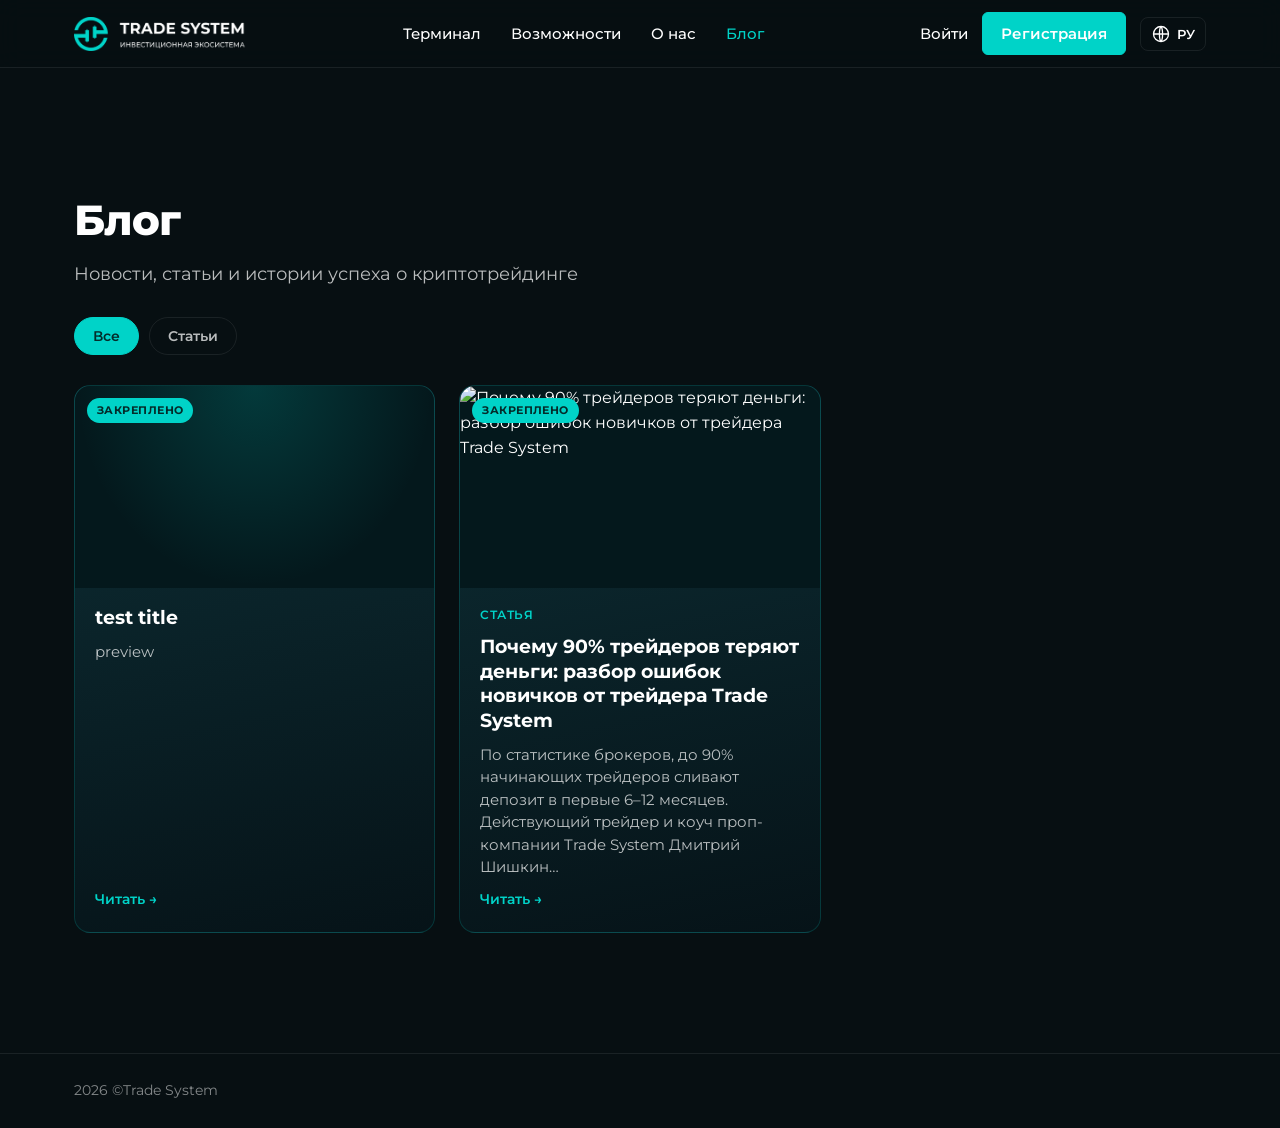
==== blogs/index.html @ 59ad0429 "блоги" ====
<!DOCTYPE html>
<html lang="ru">
<head>
<meta charset="utf-8" />
<meta http-equiv="Content-Type" content="text/html; charset=utf-8" />
<meta name="viewport" content="width=device-width, initial-scale=1.0" />
<title>Блог — Trade System</title>
<meta name="description" content="Блог Trade System: новости, статьи, бизнес и истории успеха о криптотрейдинге, биржах и риск-менеджменте." />
<meta name="robots" content="index, follow, max-snippet:-1, max-image-preview:large, max-video-preview:-1" />
<link rel="canonical" href="https://tscrypto.com/blogs/" />
<link rel="alternate" hreflang="ru" href="https://tscrypto.com/blogs/" />
<link rel="alternate" hreflang="en" href="https://tscrypto.com/en/blogs/" />
<link rel="alternate" hreflang="x-default" href="https://tscrypto.com/blogs/" />
<meta property="og:type" content="website" />
<meta property="og:site_name" content="Trade System" />
<meta property="og:title" content="Блог — Trade System" />
<meta property="og:description" content="Блог Trade System: новости, статьи, бизнес и истории успеха о криптотрейдинге, биржах и риск-менеджменте." />
<meta property="og:url" content="https://tscrypto.com/blogs/" />
<meta property="og:image" content="https://tscrypto.com/images/tild6666-6362-4661-b434-363931643965__logo_tc.png" />
<meta property="og:locale" content="ru_RU" />
<meta property="og:locale:alternate" content="en_US" />
<meta name="twitter:card" content="summary_large_image" />
<meta name="twitter:title" content="Блог — Trade System" />
<meta name="twitter:description" content="Блог Trade System: новости, статьи, бизнес и истории успеха о криптотрейдинге, биржах и риск-менеджменте." />
<meta name="twitter:image" content="https://tscrypto.com/images/tild6666-6362-4661-b434-363931643965__logo_tc.png" />
<link rel="icon" type="image/x-icon" sizes="32x32" href="/favicon.ico" />
<link rel="preconnect" href="https://fonts.gstatic.com" />
<link href="https://fonts.googleapis.com/css2?family=Montserrat:wght@100..900&subset=latin,cyrillic" rel="stylesheet" />
<link rel="stylesheet" href="/css/blog.css" />
</head>
<body class="tsb tsb-list">
<header class="tsb-topbar">
  <div class="tsb-topbar__in">
    <a class="tsb-topbar__logo" href="/" aria-label="Trade System">
      <img src="/images/tild6666-6362-4661-b434-363931643965__logo_tc.png" alt="Trade System" />
    </a>
    <nav class="tsb-topbar__nav">
      <a href="/#terminal">Терминал</a>
      <a href="/#features">Возможности</a>
      <a href="/#about">О нас</a>
      <a href="/blogs" class="is-active">Блог</a>
    </nav>
    <div class="tsb-topbar__actions">
      <a class="tsb-topbar__login" href="https://lk.tscrypto.com/login" target="_blank" rel="noopener noreferrer">Войти</a>
      <a class="tsb-topbar__cta" href="https://lk.tscrypto.com/login" target="_blank" rel="noopener noreferrer">Регистрация</a>
      <button class="tsb-lang" id="tsbLang" type="button" aria-label="Language">
        <svg viewBox="0 0 24 24" width="20" height="20" fill="none" stroke="currentColor" stroke-width="1.6"><circle cx="12" cy="12" r="9"/><path d="M3 12h18M12 3c2.5 2.7 2.5 15.3 0 18M12 3c-2.5 2.7-2.5 15.3 0 18"/></svg>
        <span>РУ</span>
      </button>
    </div>
  </div>
</header>
<main class="tsb-main">
  <div class="tsb-container">
    <header class="tsb-list__head">
      <h1 class="tsb-list__title">Блог</h1>
      <p class="tsb-list__lead">Новости, статьи и истории успеха о криптотрейдинге</p>
    </header>
    <div class="tsb-tabs" role="tablist"><button class="tsb-tab is-active" data-filter="">Все</button><button class="tsb-tab" data-filter="Статья">Статьи</button></div>
    <div class="tsb-grid" id="tsbGrid">
      <article class="tsb-card is-pinned" data-type="">
    <a class="tsb-card__media" href="/blogs/test/">
      <span class="tsb-card__noimg"></span>
      <span class="tsb-card__pin">Закреплено</span>
    </a>
    <div class="tsb-card__body">
      
      <h3 class="tsb-card__title"><a href="/blogs/test/">test title</a></h3>
      <p class="tsb-card__text">preview</p>
      <a class="tsb-card__more" href="/blogs/test/">Читать →</a>
    </div>
  </article>
<article class="tsb-card is-pinned" data-type="Статья">
    <a class="tsb-card__media" href="/blogs/pochemu-traidery-teryayut-dengi/">
      <img src="https://api.tsystem.pro/uploads/Image_6_maya_2026_g_17_21_47_bc827fb301.png" alt="Почему 90% трейдеров теряют деньги: разбор ошибок новичков от трейдера Trade System" loading="lazy" />
      <span class="tsb-card__pin">Закреплено</span>
    </a>
    <div class="tsb-card__body">
      <span class="tsb-card__tag">Статья</span>
      <h3 class="tsb-card__title"><a href="/blogs/pochemu-traidery-teryayut-dengi/">Почему 90% трейдеров теряют деньги: разбор ошибок новичков от трейдера Trade System</a></h3>
      <p class="tsb-card__text">По статистике брокеров, до 90% начинающих трейдеров сливают депозит в первые 6–12 месяцев. Действующий трейдер и коуч проп-компании Trade System Дмитрий Шишкин…</p>
      <a class="tsb-card__more" href="/blogs/pochemu-traidery-teryayut-dengi/">Читать →</a>
    </div>
  </article>
    </div>
    <nav class="tsb-pagination" id="tsbPagination" aria-label="pagination"></nav>
  </div>
</main>
<footer class="tsb-footer">
  <div class="tsb-footer__in">
    <span>2026 ©Trade System</span>
  </div>
</footer>
<script src="/js/blog.js" defer></script>
</body>
</html>
---- css/blog.css ----
/* ───────────────────────────────────────────────────────────────
   Blog (tscrypto.com) — статические страницы /blogs и /blogs/:slug.
   Дизайн наследует визуал Tilda-сайта: Montserrat, бирюза #00d3c8,
   тёмный фон #070f12, «стеклянные» карточки. HTML генерится скриптом
   TradeSystemBackend/scripts/generate-tscrypto-blog.ts (классы .tsb-*).
   ─────────────────────────────────────────────────────────────── */

:root {
  --tsb-accent: #00d3c8;
  --tsb-bg: #070f12;
  --tsb-card-from: #0d2e35;
  --tsb-card-to: #061318;
  --tsb-border: rgba(0, 211, 200, 0.18);
  --tsb-border-soft: rgba(255, 255, 255, 0.08);
  --tsb-text: #ffffff;
  --tsb-text-dim: rgba(255, 255, 255, 0.72);
  --tsb-text-mute: rgba(255, 255, 255, 0.5);
  --tsb-radius: 16px;
  --tsb-maxw: 1180px;
}

* { box-sizing: border-box; }

body.tsb {
  margin: 0;
  background: var(--tsb-bg);
  color: var(--tsb-text);
  font-family: 'Montserrat', Arial, sans-serif;
  -webkit-font-smoothing: antialiased;
  line-height: 1.55;
  min-height: 100vh;
  display: flex;
  flex-direction: column;
}

a { color: inherit; text-decoration: none; }

.tsb-container {
  width: 100%;
  max-width: var(--tsb-maxw);
  margin: 0 auto;
  padding: 0 24px;
}

.tsb-main { flex: 1 0 auto; padding: 120px 0 80px; }

/* ── Шапка ── */
.tsb-topbar {
  position: sticky;
  top: 0;
  z-index: 100;
  background: rgba(7, 15, 18, 0.85);
  backdrop-filter: blur(12px);
  border-bottom: 1px solid var(--tsb-border-soft);
}
.tsb-topbar__in {
  display: flex;
  align-items: center;
  gap: 24px;
  max-width: var(--tsb-maxw);
  margin: 0 auto;
  padding: 12px 24px;
}
.tsb-topbar__logo img { height: 34px; display: block; }
.tsb-topbar__nav {
  display: flex;
  align-items: center;
  gap: 30px;
  margin: 0 auto;
}
.tsb-topbar__nav a {
  font-size: 15px;
  font-weight: 500;
  color: #fff;
  transition: color 0.2s ease;
  white-space: nowrap;
}
.tsb-topbar__nav a:hover,
.tsb-topbar__nav a.is-active { color: var(--tsb-accent); }
.tsb-topbar__actions { display: flex; align-items: center; gap: 14px; }
.tsb-topbar__login {
  font-size: 15px;
  font-weight: 500;
  transition: color 0.2s ease;
}
.tsb-topbar__login:hover { color: var(--tsb-accent); }
.tsb-topbar__cta {
  background: var(--tsb-accent);
  color: #fff;
  font-size: 15px;
  font-weight: 600;
  padding: 9px 18px;
  border-radius: 6px;
  border: 1px solid var(--tsb-accent);
  transition: all 0.2s ease;
}
.tsb-topbar__cta:hover { background: transparent; color: var(--tsb-accent); }

/* язык */
.tsb-lang {
  position: relative;
  display: inline-flex;
  align-items: center;
  gap: 6px;
  background: transparent;
  border: 1px solid var(--tsb-border-soft);
  color: #fff;
  border-radius: 8px;
  padding: 6px 10px;
  font-family: inherit;
  font-size: 13px;
  font-weight: 600;
  cursor: pointer;
  transition: border-color 0.2s ease, color 0.2s ease;
}
.tsb-lang:hover { color: var(--tsb-accent); border-color: var(--tsb-border); }
.tsb-lang__menu {
  position: absolute;
  top: calc(100% + 8px);
  right: 0;
  min-width: 132px;
  background: linear-gradient(168deg, #0d2e35, #061318);
  border: 1px solid var(--tsb-border);
  border-radius: 12px;
  padding: 6px;
  box-shadow: 0 18px 50px rgba(0, 0, 0, 0.5);
  display: none;
}
.tsb-lang__menu.is-open { display: block; }
.tsb-lang__menu button {
  display: block;
  width: 100%;
  text-align: left;
  background: transparent;
  border: 0;
  color: var(--tsb-text-dim);
  font-family: inherit;
  font-size: 14px;
  padding: 8px 12px;
  border-radius: 8px;
  cursor: pointer;
}
.tsb-lang__menu button:hover,
.tsb-lang__menu button.is-current { color: #fff; background: rgba(255, 255, 255, 0.06); }

/* ── Заголовок листинга ── */
.tsb-list__head { margin-bottom: 28px; }
.tsb-list__title {
  font-size: 42px;
  font-weight: 800;
  margin: 0 0 8px;
  letter-spacing: -0.02em;
}
.tsb-list__lead { color: var(--tsb-text-dim); font-size: 18px; margin: 0; }

/* ── Табы ── */
.tsb-tabs {
  display: flex;
  flex-wrap: wrap;
  gap: 10px;
  margin-bottom: 30px;
}
.tsb-tab {
  background: transparent;
  border: 1px solid var(--tsb-border-soft);
  color: var(--tsb-text-dim);
  font-family: inherit;
  font-size: 14px;
  font-weight: 600;
  padding: 9px 18px;
  border-radius: 999px;
  cursor: pointer;
  transition: all 0.2s ease;
}
.tsb-tab:hover { color: #fff; border-color: var(--tsb-border); }
.tsb-tab.is-active {
  color: #042c2a;
  background: var(--tsb-accent);
  border-color: var(--tsb-accent);
}

/* ── Сетка карточек ── */
.tsb-grid {
  display: grid;
  grid-template-columns: repeat(3, 1fr);
  gap: 24px;
}
.tsb-empty { color: var(--tsb-text-mute); grid-column: 1 / -1; padding: 40px 0; }

.tsb-card {
  display: flex;
  flex-direction: column;
  background: linear-gradient(168deg, var(--tsb-card-from) 0%, var(--tsb-card-to) 100%);
  border: 1px solid var(--tsb-border-soft);
  border-radius: var(--tsb-radius);
  overflow: hidden;
  transition: transform 0.25s ease, border-color 0.25s ease, box-shadow 0.25s ease;
}
.tsb-card:hover {
  transform: translateY(-4px);
  border-color: var(--tsb-border);
  box-shadow: 0 20px 50px rgba(0, 0, 0, 0.45);
}
.tsb-card.is-pinned { border-color: var(--tsb-border); }
.tsb-card__media {
  position: relative;
  display: block;
  aspect-ratio: 16 / 9;
  background: #04181c;
  overflow: hidden;
}
.tsb-card__media img { width: 100%; height: 100%; object-fit: cover; display: block; }
.tsb-card__noimg {
  display: block;
  width: 100%;
  height: 100%;
  background: radial-gradient(ellipse at 50% 0%, rgba(0, 211, 200, 0.18), transparent 70%);
}
.tsb-card__pin {
  position: absolute;
  top: 12px;
  left: 12px;
  font-size: 11px;
  font-weight: 700;
  text-transform: uppercase;
  letter-spacing: 0.04em;
  color: #042c2a;
  background: var(--tsb-accent);
  padding: 4px 10px;
  border-radius: 999px;
}
.tsb-card__body { padding: 18px 20px 22px; display: flex; flex-direction: column; gap: 10px; flex: 1; }
.tsb-card__tag {
  align-self: flex-start;
  font-size: 12px;
  font-weight: 600;
  color: var(--tsb-accent);
  text-transform: uppercase;
  letter-spacing: 0.04em;
}
.tsb-card__title { font-size: 19px; font-weight: 700; margin: 0; line-height: 1.3; }
.tsb-card__title a:hover { color: var(--tsb-accent); }
.tsb-card__text { color: var(--tsb-text-dim); font-size: 14.5px; margin: 0; }
.tsb-card__more { margin-top: auto; color: var(--tsb-accent); font-weight: 600; font-size: 14px; }

/* ── Пагинация ── */
.tsb-pagination {
  display: flex;
  justify-content: center;
  flex-wrap: wrap;
  gap: 8px;
  margin-top: 40px;
}
.tsb-pagination button {
  min-width: 40px;
  height: 40px;
  padding: 0 12px;
  background: transparent;
  border: 1px solid var(--tsb-border-soft);
  color: var(--tsb-text-dim);
  border-radius: 10px;
  font-family: inherit;
  font-weight: 600;
  cursor: pointer;
  transition: all 0.2s ease;
}
.tsb-pagination button:hover:not(:disabled) { color: #fff; border-color: var(--tsb-border); }
.tsb-pagination button.is-active {
  color: #042c2a;
  background: var(--tsb-accent);
  border-color: var(--tsb-accent);
}
.tsb-pagination button:disabled { opacity: 0.35; cursor: default; }

/* ── Статья ── */
.tsb-breadcrumbs {
  display: flex;
  gap: 8px;
  align-items: center;
  font-size: 13px;
  color: var(--tsb-text-mute);
  margin-bottom: 22px;
}
.tsb-breadcrumbs a:hover { color: var(--tsb-accent); }
.tsb-post { max-width: 820px; }
.tsb-post__title { font-size: 38px; font-weight: 800; line-height: 1.2; margin: 0 0 16px; letter-spacing: -0.02em; }
.tsb-post__meta {
  display: flex;
  flex-wrap: wrap;
  gap: 16px;
  color: var(--tsb-text-mute);
  font-size: 14px;
  margin-bottom: 26px;
}
.tsb-post__author { color: var(--tsb-text-dim); font-weight: 600; }
.tsb-post__hero {
  border-radius: var(--tsb-radius);
  overflow: hidden;
  margin-bottom: 30px;
  border: 1px solid var(--tsb-border-soft);
}
.tsb-post__hero img { width: 100%; display: block; }

.tsb-post__content { font-size: 17px; color: var(--tsb-text-dim); }
.tsb-post__content h2 { color: #fff; font-size: 27px; font-weight: 700; margin: 36px 0 14px; }
.tsb-post__content h3 { color: #fff; font-size: 21px; font-weight: 700; margin: 28px 0 12px; }
.tsb-post__content p { margin: 0 0 18px; }
.tsb-post__content a { color: var(--tsb-accent); text-decoration: underline; }
.tsb-post__content ul,
.tsb-post__content ol { margin: 0 0 18px; padding-left: 22px; }
.tsb-post__content li { margin-bottom: 8px; }
.tsb-post__content img { max-width: 100%; height: auto; border-radius: 12px; margin: 8px 0; }
.tsb-post__content blockquote {
  margin: 22px 0;
  padding: 14px 20px;
  border-left: 3px solid var(--tsb-accent);
  background: rgba(0, 211, 200, 0.06);
  color: #fff;
  border-radius: 0 10px 10px 0;
}
.tsb-post__content pre {
  background: #04181c;
  border: 1px solid var(--tsb-border-soft);
  border-radius: 12px;
  padding: 16px;
  overflow: auto;
}
.tsb-post__back {
  display: inline-block;
  margin: 34px 0 0;
  color: var(--tsb-accent);
  font-weight: 600;
}

/* ── Похожие ── */
.tsb-related { margin-top: 64px; }
.tsb-related__title { font-size: 26px; font-weight: 700; margin: 0 0 22px; }

/* ── Футер ── */
.tsb-footer {
  flex-shrink: 0;
  border-top: 1px solid var(--tsb-border-soft);
  padding: 26px 0;
}
.tsb-footer__in {
  max-width: var(--tsb-maxw);
  margin: 0 auto;
  padding: 0 24px;
  color: var(--tsb-text-mute);
  font-size: 14px;
}

/* ── Адаптив ── */
@media (max-width: 980px) {
  .tsb-grid { grid-template-columns: repeat(2, 1fr); }
  .tsb-topbar__nav { display: none; }
}
@media (max-width: 620px) {
  .tsb-main { padding: 96px 0 60px; }
  .tsb-grid { grid-template-columns: 1fr; }
  .tsb-list__title { font-size: 32px; }
  .tsb-post__title { font-size: 28px; }
  .tsb-topbar__login { display: none; }
}
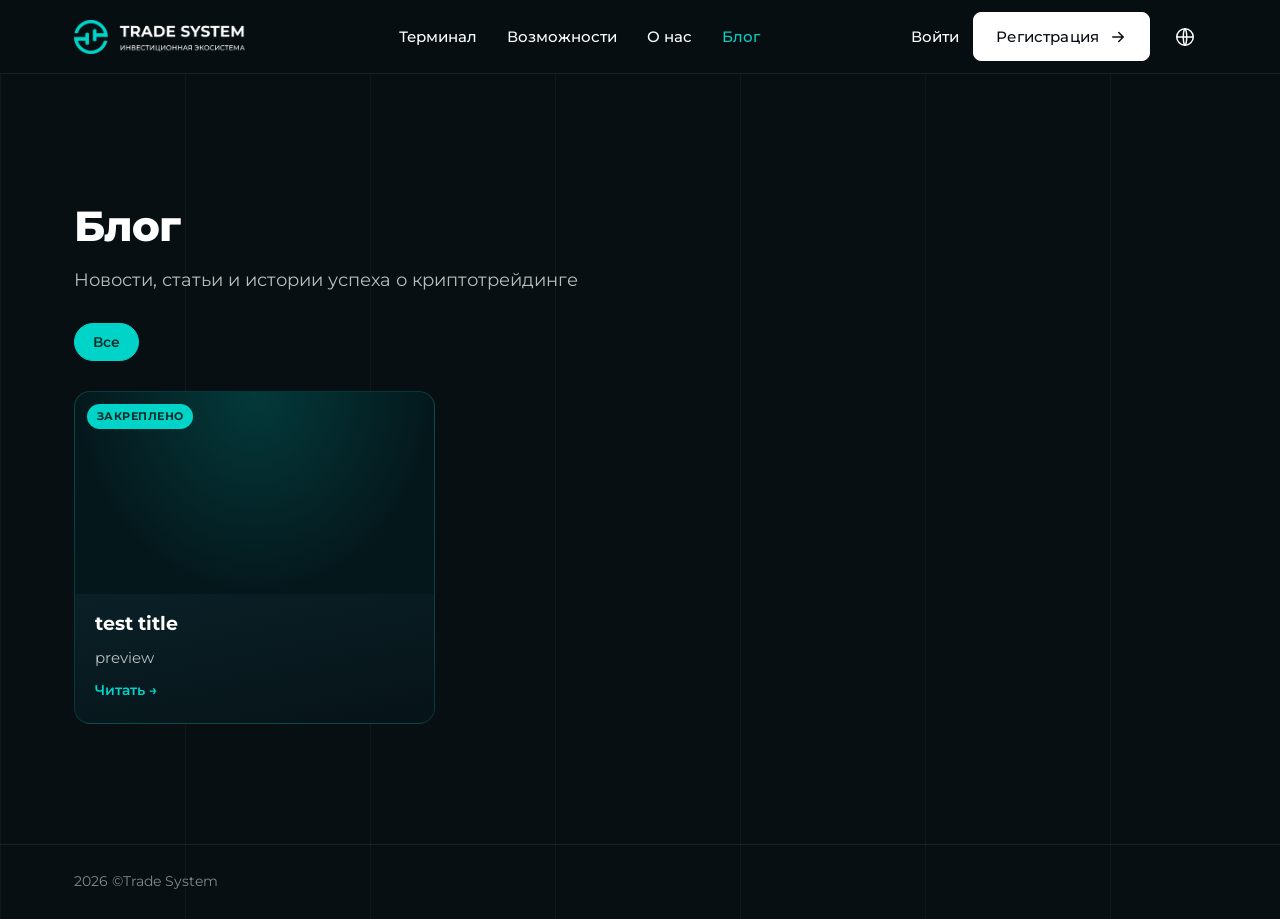
==== commit 1c710302: "блоги 4" ====
--- a/blogs/index.html
+++ b/blogs/index.html
@@ -38,14 +38,13 @@
       <a href="/#terminal">Терминал</a>
       <a href="/#features">Возможности</a>
       <a href="/#about">О нас</a>
-      <a href="/blogs" class="is-active">Блог</a>
+      <a href="/blogs/" class="is-active">Блог</a>
     </nav>
     <div class="tsb-topbar__actions">
       <a class="tsb-topbar__login" href="https://lk.tscrypto.com/login" target="_blank" rel="noopener noreferrer">Войти</a>
-      <a class="tsb-topbar__cta" href="https://lk.tscrypto.com/login" target="_blank" rel="noopener noreferrer">Регистрация</a>
-      <button class="tsb-lang" id="tsbLang" type="button" aria-label="Language">
-        <svg viewBox="0 0 24 24" width="20" height="20" fill="none" stroke="currentColor" stroke-width="1.6"><circle cx="12" cy="12" r="9"/><path d="M3 12h18M12 3c2.5 2.7 2.5 15.3 0 18M12 3c-2.5 2.7-2.5 15.3 0 18"/></svg>
-        <span>РУ</span>
+      <a class="tsb-topbar__cta" href="https://lk.tscrypto.com/login" target="_blank" rel="noopener noreferrer">Регистрация<svg width="18" height="18" viewBox="0 0 24 24" fill="none"><path d="M5 12h14M13 6l6 6-6 6" stroke="currentColor" stroke-width="2" stroke-linecap="round" stroke-linejoin="round"/></svg></a>
+      <button class="tsb-lang" id="tsbLang" type="button" aria-label="Выбрать язык">
+        <svg viewBox="0 0 24 24" fill="none" stroke="currentColor" stroke-width="1.6"><circle cx="12" cy="12" r="9"/><path d="M3 12h18M12 3c2.5 2.7 2.5 15.3 0 18M12 3c-2.5 2.7-2.5 15.3 0 18"/></svg>
       </button>
     </div>
   </div>
@@ -56,30 +55,18 @@
       <h1 class="tsb-list__title">Блог</h1>
       <p class="tsb-list__lead">Новости, статьи и истории успеха о криптотрейдинге</p>
     </header>
-    <div class="tsb-tabs" role="tablist"><button class="tsb-tab is-active" data-filter="">Все</button><button class="tsb-tab" data-filter="Статья">Статьи</button></div>
+    <div class="tsb-tabs" role="tablist"><button class="tsb-tab is-active" data-filter="">Все</button></div>
     <div class="tsb-grid" id="tsbGrid">
       <article class="tsb-card is-pinned" data-type="">
-    <a class="tsb-card__media" href="/blogs/test/">
+    <a class="tsb-card__media" href="/blogs/test1/">
       <span class="tsb-card__noimg"></span>
       <span class="tsb-card__pin">Закреплено</span>
     </a>
     <div class="tsb-card__body">
       
-      <h3 class="tsb-card__title"><a href="/blogs/test/">test title</a></h3>
+      <h3 class="tsb-card__title"><a href="/blogs/test1/">test title</a></h3>
       <p class="tsb-card__text">preview</p>
-      <a class="tsb-card__more" href="/blogs/test/">Читать →</a>
-    </div>
-  </article>
-<article class="tsb-card is-pinned" data-type="Статья">
-    <a class="tsb-card__media" href="/blogs/pochemu-traidery-teryayut-dengi/">
-      <img src="https://api.tsystem.pro/uploads/Image_6_maya_2026_g_17_21_47_bc827fb301.png" alt="Почему 90% трейдеров теряют деньги: разбор ошибок новичков от трейдера Trade System" loading="lazy" />
-      <span class="tsb-card__pin">Закреплено</span>
-    </a>
-    <div class="tsb-card__body">
-      <span class="tsb-card__tag">Статья</span>
-      <h3 class="tsb-card__title"><a href="/blogs/pochemu-traidery-teryayut-dengi/">Почему 90% трейдеров теряют деньги: разбор ошибок новичков от трейдера Trade System</a></h3>
-      <p class="tsb-card__text">По статистике брокеров, до 90% начинающих трейдеров сливают депозит в первые 6–12 месяцев. Действующий трейдер и коуч проп-компании Trade System Дмитрий Шишкин…</p>
-      <a class="tsb-card__more" href="/blogs/pochemu-traidery-teryayut-dengi/">Читать →</a>
+      <a class="tsb-card__more" href="/blogs/test1/">Читать →</a>
     </div>
   </article>
     </div>
--- a/css/blog.css
+++ b/css/blog.css
@@ -23,7 +23,17 @@
 
 body.tsb {
   margin: 0;
-  background: var(--tsb-bg);
+  /* Сетка фона — как на главной (вертикальные линии каждые 185px). */
+  background-color: var(--tsb-bg);
+  background-image: linear-gradient(
+    to right,
+    rgba(255, 255, 255, 0.04) 0px,
+    rgba(255, 255, 255, 0.04) 1px,
+    transparent 1px,
+    transparent 185px
+  );
+  background-size: 185px 100%;
+  background-repeat: repeat;
   color: var(--tsb-text);
   font-family: 'Montserrat', Arial, sans-serif;
   -webkit-font-smoothing: antialiased;
@@ -84,64 +94,84 @@
   transition: color 0.2s ease;
 }
 .tsb-topbar__login:hover { color: var(--tsb-accent); }
+/* CTA «Регистрация» — белая пилюля с тёмным текстом и стрелкой (как на главной). */
 .tsb-topbar__cta {
-  background: var(--tsb-accent);
+  display: inline-flex;
+  align-items: center;
+  gap: 10px;
+  background: #fff;
+  color: #0a0e14;
+  font-size: 15px;
+  font-weight: 500;
+  letter-spacing: 0.01em;
+  padding: 12px 22px;
+  border-radius: 8px;
+  border: 1px solid #fff;
+  transition: background 0.25s ease, border-color 0.25s ease, color 0.25s ease;
+}
+.tsb-topbar__cta svg {
+  transition: transform 0.35s cubic-bezier(0.22, 1, 0.36, 1), color 0.25s ease;
+}
+.tsb-topbar__cta:hover {
+  background: transparent;
+  border-color: var(--tsb-accent);
   color: #fff;
-  font-size: 15px;
-  font-weight: 600;
-  padding: 9px 18px;
-  border-radius: 6px;
-  border: 1px solid var(--tsb-accent);
-  transition: all 0.2s ease;
-}
-.tsb-topbar__cta:hover { background: transparent; color: var(--tsb-accent); }
-
-/* язык */
+}
+.tsb-topbar__cta:hover svg { color: var(--tsb-accent); transform: translateX(3px); }
+
+/* Переключатель языка — круглый глобус + белое выпадающее меню (как на главной). */
 .tsb-lang {
   position: relative;
-  display: inline-flex;
-  align-items: center;
-  gap: 6px;
-  background: transparent;
-  border: 1px solid var(--tsb-border-soft);
+  display: flex;
+  align-items: center;
+  justify-content: center;
+  width: 42px;
+  height: 42px;
+  padding: 0;
+  background: transparent;
+  border: none;
+  border-radius: 50%;
   color: #fff;
-  border-radius: 8px;
-  padding: 6px 10px;
-  font-family: inherit;
-  font-size: 13px;
-  font-weight: 600;
   cursor: pointer;
-  transition: border-color 0.2s ease, color 0.2s ease;
-}
-.tsb-lang:hover { color: var(--tsb-accent); border-color: var(--tsb-border); }
+  -webkit-tap-highlight-color: transparent;
+  transition: background 0.25s ease, color 0.25s ease;
+}
+.tsb-lang:hover { background: rgba(0, 211, 200, 0.16); color: var(--tsb-accent); }
+.tsb-lang svg { width: 22px; height: 22px; display: block; }
 .tsb-lang__menu {
   position: absolute;
-  top: calc(100% + 8px);
+  top: calc(100% + 10px);
   right: 0;
-  min-width: 132px;
-  background: linear-gradient(168deg, #0d2e35, #061318);
-  border: 1px solid var(--tsb-border);
-  border-radius: 12px;
+  min-width: 172px;
+  background: #fff;
+  border: none;
+  border-radius: 14px;
   padding: 6px;
-  box-shadow: 0 18px 50px rgba(0, 0, 0, 0.5);
+  box-shadow: 0 18px 46px rgba(0, 0, 0, 0.22);
   display: none;
 }
 .tsb-lang__menu.is-open { display: block; }
 .tsb-lang__menu button {
-  display: block;
+  display: flex;
+  align-items: center;
+  gap: 10px;
   width: 100%;
   text-align: left;
   background: transparent;
   border: 0;
-  color: var(--tsb-text-dim);
+  color: #1a1a1a;
   font-family: inherit;
-  font-size: 14px;
-  padding: 8px 12px;
-  border-radius: 8px;
+  font-size: 15px;
+  line-height: 1;
+  white-space: nowrap;
+  padding: 11px 16px;
+  border-radius: 9px;
   cursor: pointer;
-}
-.tsb-lang__menu button:hover,
-.tsb-lang__menu button.is-current { color: #fff; background: rgba(255, 255, 255, 0.06); }
+  transition: background 0.18s ease, color 0.18s ease;
+}
+.tsb-lang__menu button b { font-weight: 700; letter-spacing: 0.5px; }
+.tsb-lang__menu button:hover { background: rgba(0, 211, 200, 0.12); }
+.tsb-lang__menu button.is-current { color: #00b3aa; }
 
 /* ── Заголовок листинга ── */
 .tsb-list__head { margin-bottom: 28px; }
